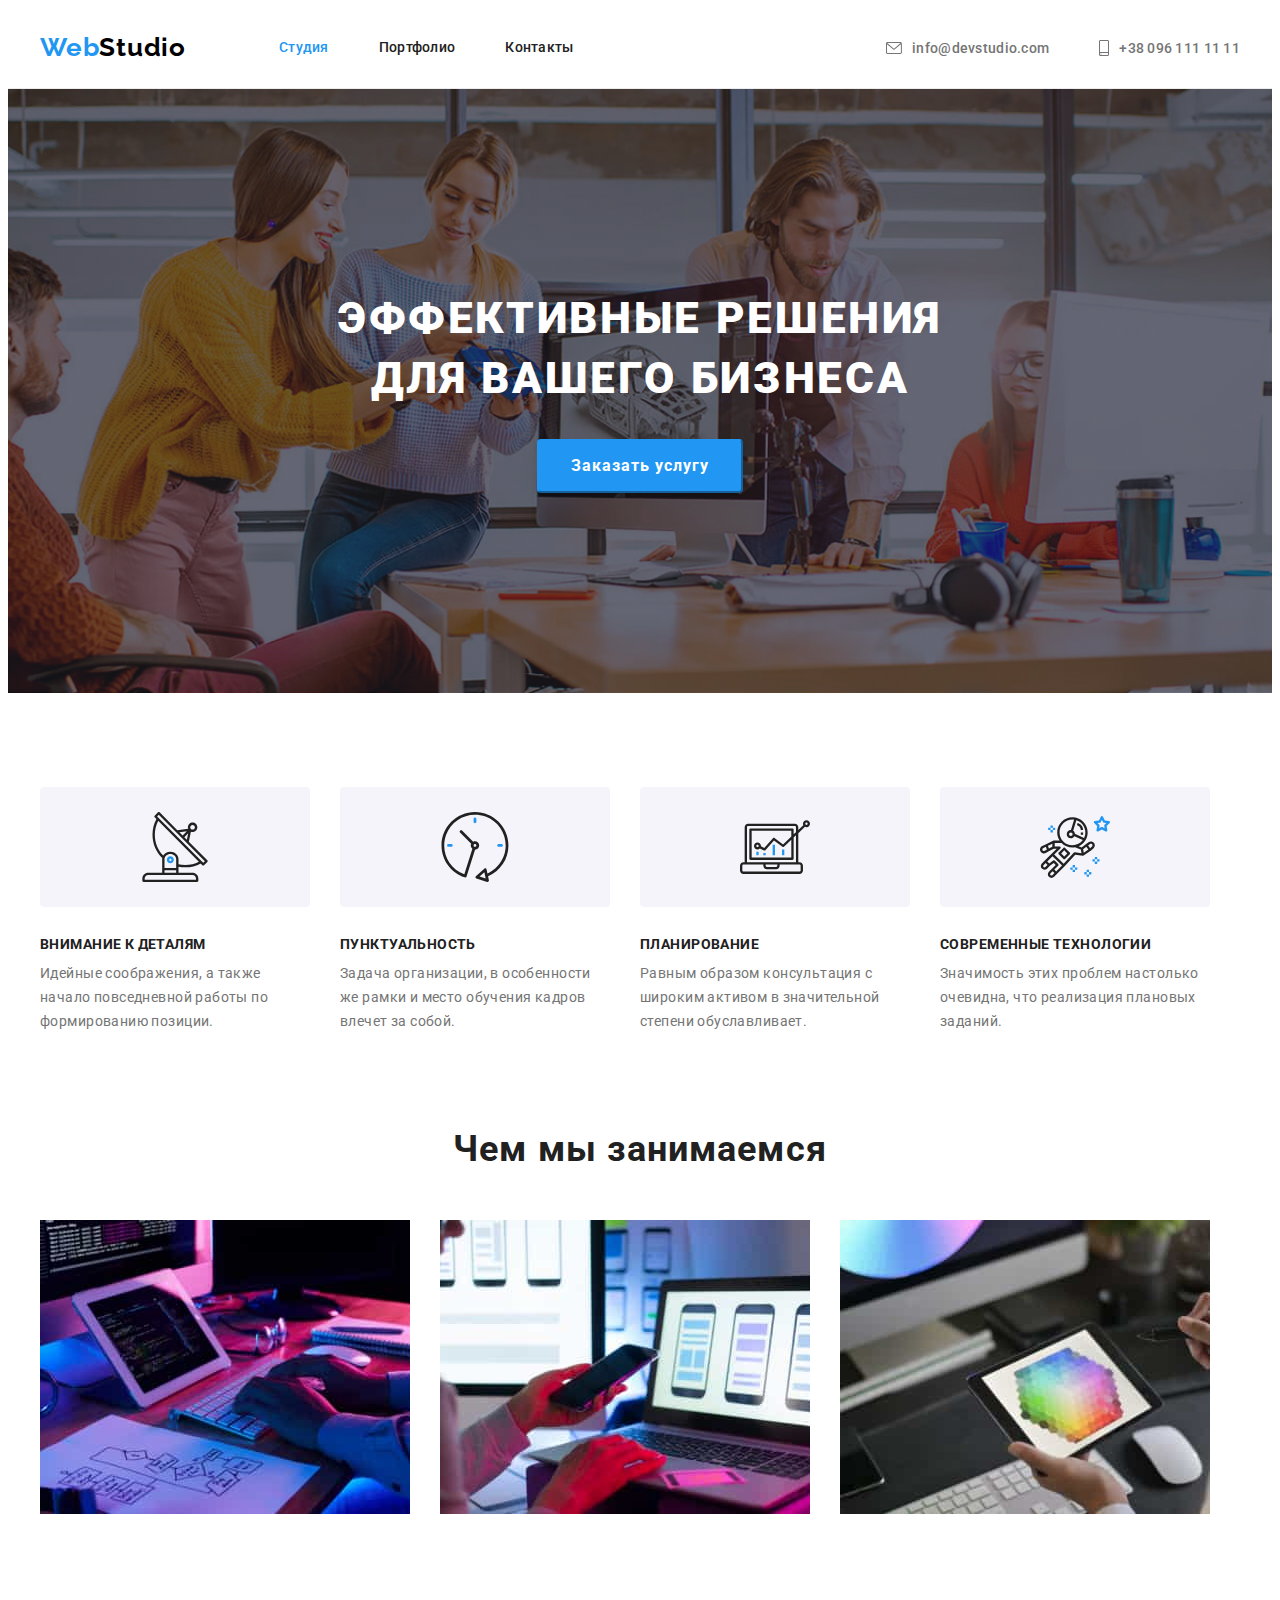
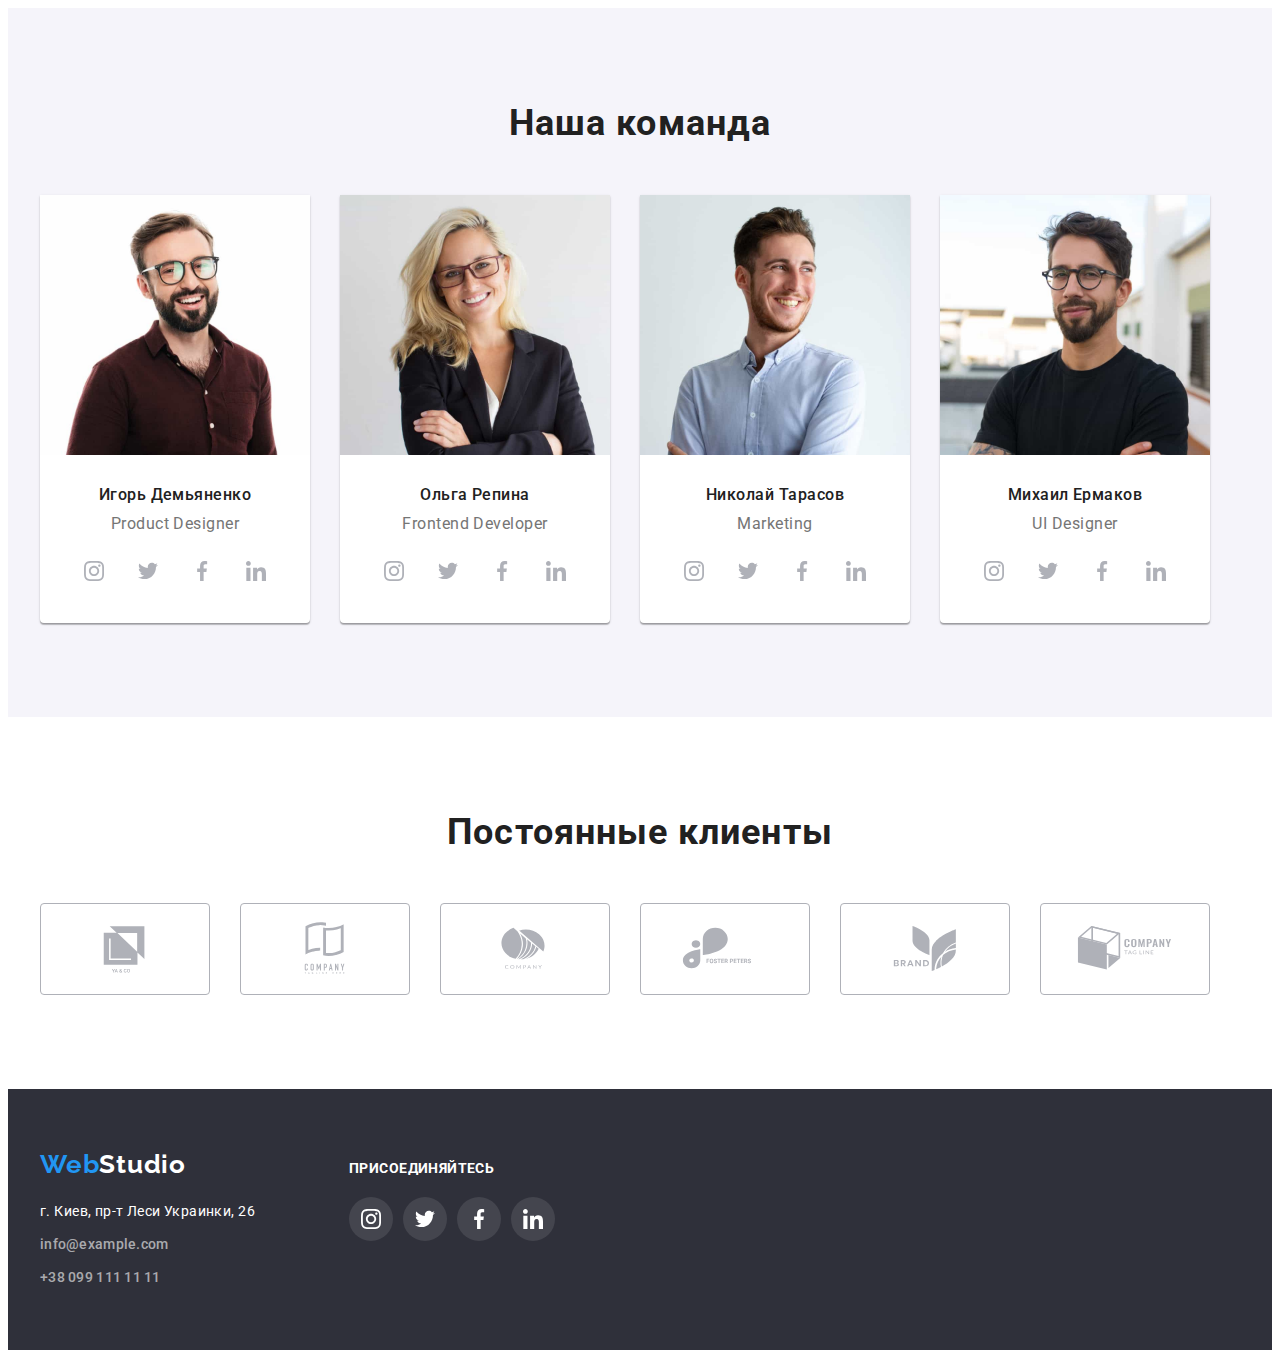
==== index.html @ 3186b5c7 "start" ====
<!DOCTYPE html>
<html lang="ru">

<head>
    <meta charset="UTF-8">
    <meta http-equiv="X-UA-Compatible" content="IE=edge">
    <meta name="viewport" content="width=device-width, initial-scale=1.0">
    <title>Maine page</title>
        
    <link href="https://fonts.googleapis.com/css2?family=Raleway:wght@700&family=Roboto:wght@400;500;700;900&display=swap"
        rel="stylesheet">

    <link rel="stylesheet" href="https://cdnjs.cloudflare.com/ajax/libs/modern-normalize/1.1.0/modern-normalize.min.css"
        integrity="sha512-wpPYUAdjBVSE4KJnH1VR1HeZfpl1ub8YT/NKx4PuQ5NmX2tKuGu6U/JRp5y+Y8XG2tV+wKQpNHVUX03MfMFn9Q=="
        crossorigin="anonymous" referrerpolicy="no-referrer" />

    <link rel="stylesheet" href="./css/styles.css">
</head>

<body>
    <!--site navigation-->
    
    <header class="header">
    <div class="header-nav container">
        <nav class="header-navigation">
            <a class="logo link" href="./index.html"><span class="logo-fisrtpart">Web</span><span class="logo-secondpart">Studio</span> </a>
            <ul class="header-list list">
                <li class="header-item">
                    <a class="header-link link active" href="index.html">Студия</a>
                </li>
                <li class="header-item">
                    <a class="header-link link" href="portfolio.html">Портфолио</a>
                </li>
                <li class="header-item">
                    <a class="header-link link" href="">Контакты</a>
                </li>
            </ul>
        </nav>
        <!--contacts section-->
            <ul class="header-conacts list ">
                <li class="contacts-item">
                    <a class="contacts-link link" href="mailto:info@devstudio.com">
                        <svg class="contacts-icon" width="16" height="12">
                            <use href="./images/sprite.svg#icon-envelope"></use>
                        </svg>    
                        info@devstudio.com
                    </a>
                </li>
                <li class="contacts-item">
                    <a class="contacts-link link" href="tel:+380961111111">
                        <svg class="contacts-icon" width="10" height="16">
                            <use href="./images/sprite.svg#icon-smartphone"></use>
                        </svg>
                        +38 096 111 11 11
                    </a>
                </li>
            </ul>
    </div>
    </header>
    
    <main>
        <!--Hero site-->
        <section class="hero section">
        <div class="container hero-container">
            <h1 class="hero-title">Эффективные решения для вашего бизнеса</h1>
            <button class="hero-button btn" type="button">Заказать услугу</button>
        </div>
        </section>

        <!--our features-->
        <section class="features section">
        <div class="container">
            <h2 class="features-title visually-hidden" >Наши особенности</h2> 
            <ul class="features-list list">
                <li class="features-item">
                    <div class="features-icons">
                        <svg class="features-icon" width="70" height="70">
                            <use href="./images/sprite.svg#icon-antenna"></use>
                    </svg>
                    </div>
                    <h3 class="features-description">Внимание к деталям</h3>
                    <p class="features-text">Идейные соображения, а также начало повседневной работы по формированию позиции.</p>
                </li>
                <li class="features-item">
                    <div class="features-icons">
                        <svg class="features-icon"  width="70" height="70">
                            <use href="./images/sprite.svg#icon-clock"></use>
                    </svg>
                    </div>
                    <h3 class="features-description">Пунктуальность</h3>
                    <p class="features-text">Задача организации, в особенности же рамки и место обучения кадров влечет за собой.</p>
                </li>
                <li class="features-item">
                    <div class="features-icons">
                        <svg class="features-icon"  width="70" height="70">
                            <use href="./images/sprite.svg#icon-diagram"></use>
                        </svg>
                    </div>
                    <h3 class="features-description">Планирование</h3>
                    <p class="features-text">Равным образом консультация с широким активом в значительной степени обуславливает.</p>
                </li>
                <li class="features-item">
                    <div class="features-icons">
                        <svg class="features-icon"  width="70" height="70">
                            <use href="./images/sprite.svg#icon-astronaut"></use>
                    </svg>
                    </div>
                    <h3 class="features-description">Современные технологии</h3>
                    <p class="features-text">Значимость этих проблем настолько очевидна, что реализация плановых заданий.</p>
                </li>
            </ul>
        </div>
        </section>

        <!--what we do-->
        <section class="about">
        <div class="container">
            <h2 class="about-title">Чем мы занимаемся</h2>
            <ul class="about-list list">
                <li class="about-item">
                    <img src="./images/box1.jpg" alt="development for PC" width="370" height="294">
                </li>
                <li class="about-item">                
                    <img src="./images/box2.jpg" alt="development for Mobile devices" width="370" height="294">
                </li>
                <li class="about-item">
                    <img src="./images/box3.jpg" alt="development for Tablets" width="370" height="294">
                </li>
            </ul>
        </div>
        </section>
        <!--our team-->
        
        <section class="team section">
        <div class="container">
            <h2 class="team-title">Наша команда</h2>
            <ul class="team-list list">
                <li class="team-item">
                    <img src="./images/img-3.jpg" alt="фото Игорь Демьяненко" width="270" height="260">
                    <div class="team-description">
                        <h3 class="team-name">Игорь Демьяненко</h3>
                        <p class="team-text" lang="en">Product Designer</p>
                        <ul class="team-cocials list">
                            <li class="social-item">
                                <a class="social-link link" href="">
                                    <svg class="social-icon team-svg" width="20" height="20">
                                        <use href="./images/sprite.svg#icon-instagram"></use>
                                    </svg>
                                </a>
                            </li>
                            <li class="social-item">
                                <a class="social-link link" href="">
                                    <svg class="social-icon team-svg" width="20" height="20">
                                        <use href="./images/sprite.svg#icon-twitter"></use>
                                    </svg>
                                </a>
                            </li>
                            <li class="social-item">
                                <a class="social-link link" href="">
                                    <svg class="social-icon team-svg" width="20" height="20">
                                        <use href="./images/sprite.svg#icon-facebook"></use>
                                    </svg>
                                </a>
                            </li>
                            <li class="social-item">
                                <a class="social-link link" href="">
                                    <svg class="social-icon team-svg" width="20" height="20">
                                        <use href="./images/sprite.svg#icon-linkedin"></use>
                                    </svg>
                                </a>
                            </li>
                        </ul>
                    </div>
                </li>
                <li class="team-item">
                    <img src="./images/img-2.jpg" alt="фото Ольга Репина" width="270" height="260">
                    <div class="team-description">
                        <h3 class="team-name">Ольга Репина</h3>
                        <p class="team-text" lang="en">Frontend Developer</p>
                        <ul class="team-cocials list">
                            <li class="social-item">
                                <a class="social-link link" href="">
                                    <svg class="social-icon team-svg" width="20" height="20">
                                        <use href="./images/sprite.svg#icon-instagram"></use>
                                    </svg>
                                </a>
                            </li>
                            <li class="social-item">
                                <a class="social-link link" href="">
                                    <svg class="social-icon team-svg" width="20" height="20">
                                        <use href="./images/sprite.svg#icon-twitter"></use>
                                    </svg>
                                </a>
                            </li>
                            <li class="social-item">
                                <a class="social-link link" href="">
                                    <svg class="social-icon team-svg" width="20" height="20">
                                        <use href="./images/sprite.svg#icon-facebook"></use>
                                    </svg>
                                </a>
                            </li>
                            <li class="social-item">
                                <a class="social-link link" href="">
                                    <svg class="social-icon team-svg" width="20" height="20">
                                        <use href="./images/sprite.svg#icon-linkedin"></use>
                                    </svg>
                                </a>
                            </li>
                        </ul>
                    </div>
                </li>
                <li class="team-item">
                    <img src="./images/img-1.jpg" alt="фото Николай Тарасов" width="270" height="260">
                    <div class="team-description">
                        <h3 class="team-name">Николай Тарасов</h3>
                        <p class="team-text" lang="en">Marketing</p>
                        <ul class="team-cocials list">
                            <li class="social-item">
                                <a class="social-link link" href="">
                                    <svg class="social-icon team-svg" width="20" height="20">
                                        <use href="./images/sprite.svg#icon-instagram"></use>
                                    </svg>
                                </a>
                            </li>
                            <li class="social-item">
                                <a class="social-link link" href="">
                                    <svg class="social-icon team-svg" width="20" height="20">
                                        <use href="./images/sprite.svg#icon-twitter"></use>
                                    </svg>
                                </a>
                            </li>
                            <li class="social-item">
                                <a class="social-link link" href="">
                                    <svg class="social-icon team-svg" width="20" height="20">
                                        <use href="./images/sprite.svg#icon-facebook"></use>
                                    </svg>
                                </a>
                            </li>
                            <li class="social-item">
                                <a class="social-link link" href="">
                                    <svg class="social-icon team-svg" width="20" height="20">
                                        <use  href="./images/sprite.svg#icon-linkedin"></use>
                                    </svg>
                                </a>
                            </li>
                        </ul>
                    </div>
                </li>
                <li class="team-item">
                    <img src="./images/img.jpg" alt="фото Михаил Ермаков" width="270" height="260">
                    <div class="team-description">
                        <h3 class="team-name">Михаил Ермаков</h3>
                        <p class="team-text" lang="en">UI Designer</p>
                        <ul class="team-cocials list">
                            <li class="social-item">
                                <a class="social-link link" href="">
                                    <svg class="social-icon team-svg" width="20" height="20">
                                        <use href="./images/sprite.svg#icon-instagram"></use>
                                    </svg>
                                </a>
                            </li>
                            <li class="social-item">
                                <a class="social-link link" href="">
                                    <svg class="social-icon team-svg" width="20" height="20">
                                        <use href="./images/sprite.svg#icon-twitter"></use>
                                    </svg>
                                </a>
                            </li>
                            <li class="social-item">
                                <a class="social-link link" href="">
                                    <svg class="social-icon team-svg" width="20" height="20">
                                        <use href="./images/sprite.svg#icon-facebook"></use>
                                    </svg>
                                </a>
                            </li>
                            <li class="social-item">
                                <a class="social-link link" href="">
                                    <svg class="social-icon team-svg" width="20" height="20">
                                        <use href="./images/sprite.svg#icon-linkedin"></use>
                                    </svg>
                                </a>
                            </li>
                        </ul>
                    </div>
                </li>
            </ul>
        </div>
        </section>
        
        <section class="our-clients section">
            <div class="container">
                <h2 class="clients-title">Постоянные клиенты</h2>
                <ul class="clients-list list">
                    <li class="clients-item">
                        <a class="clients-link link" href="">
                            <svg class="clients-icon" width="106" height="60">
                                <use href="./images/sprite.svg#icon-logo1"></use>
                            </svg>
                        </a>
                    </li>
                    <li class="clients-item">
                        <a class="clients-link link" href="">
                            <svg class="clients-icon" width="106" height="60">
                                <use href="./images/sprite.svg#icon-logo2"></use>
                            </svg>
                        </a>
                    </li>
                    <li class="clients-item">
                        <a class="clients-link link" href="">
                            <svg class="clients-icon" width="106" height="60">
                                <use href="./images/sprite.svg#icon-logo3"></use>
                            </svg>
                        </a>
                    </li>
                    <li class="clients-item">
                        <a class="clients-link link" href="">
                            <svg class="clients-icon" width="106" height="60">
                                <use href="./images/sprite.svg#icon-logo4"></use>
                            </svg>
                        </a>
                    </li>
                    <li class="clients-item">
                        <a class="clients-link link" href="">
                            <svg class="clients-icon" width="106" height="60">
                                <use href="./images/sprite.svg#icon-logo5"></use>
                            </svg>
                        </a>
                    </li>
                    <li class="clients-item">
                        <a class="clients-link link" href="">
                            <svg class="clients-icon" width="106" height="60">
                                <use href="./images/sprite.svg#icon-logo6"></use>
                            </svg>
                        </a>
                    </li>
                </ul>
            </div>
        </section>
    </main>

<!--footercontact section-->
    
    <footer class="footer">
        <div class="container">
            <div class="footer-colum1">
                <a class="logo logo-footer link" href="./index.html"><span class="logo-fisrtpart">Web</span><span class="footer-logo-secondpart">Studio</span> </a>
                    <address class="footer-address">
                        <p class="address-text">г. Киев, пр-т Леси Украинки, 26 </p>
                        <ul class="footer-list list">
                            <li class="footer-item">
                                <a class="footer-contacts-link link" href="info@example.com">info@example.com</a>
                            </li>
                            <li class="footer-item">
                                    <a class="footer-contacts-link link" href="tel:+380991111111">+38 099 111 11 11</a>
                            </li>
                        </ul>
                    </address>
            </div>
                    <!-- <section class="follow-us"> -->
            <div class="footer-colum2">
                        <p class="follow-title">ПРИСОЕДИНЯЙТЕСЬ</p>
                        <ul class="footer-social list">
                            <li class="social-item-footer">
                                <a class="social-link link footer-socials" href="">
                                    <svg class="social-icon footer-svg" width="20" height="20">
                                        <use href="./images/sprite.svg#icon-instagram"></use>
                                    </svg>
                                </a>
                            </li>
                            <li class="social-item-footer">
                                <a class="social-link link footer-socials" href="">
                                    <svg class="social-icon footer-svg" width="20" height="20">
                                        <use href="./images/sprite.svg#icon-twitter"></use>
                                    </svg>
                                </a>
                            </li>
                            <li class="social-item-footer">
                                <a class="social-link link footer-socials" href="">
                                    <svg class="social-icon footer-svg" width="20" height="20">
                                        <use href="./images/sprite.svg#icon-facebook"></use>
                                    </svg>
                                </a>
                            </li>
                            <li class="social-item-footer">
                                <a class="social-link link footer-socials" href="">
                                    <svg class="social-icon footer-svg" width="20" height="20">
                                        <use href="./images/sprite.svg#icon-linkedin"></use>
                                    </svg>
                                </a>
                            </li>
                        </ul>
            </div>
                    <!-- </section> -->
        </div>
    </footer>
    
</body>

</html>
---- css/styles.css ----
:root {
  --maine-title-color: #212121;
  --maine-text-color: #757575;
  --accent-color: #2196f3;
  --primary-white-color: #ffffff;
  --maine-background-color: #f5f4fa;
  --second-backgroud-color: #2f303a;
  --address-color: rgba(255, 255, 255, 0.6);
  --icon-color: #afb1b8;
}

body {
  font-family: "Roboto", sans-serif;
  color: var(--maine-text-color);
  background-color: var(--primary-white-color);
}

.container {
  width: 1200px;
  margin-left: auto;
  margin-right: auto;
  padding-left: 15px;
  padding-right: 15px;
}

h1,
h2,
h3,
h4,
h5,
h6,
p {
  margin: 0px;
  padding: 0px;
}

ul {
  margin-top: 0;
  margin-bottom: 0;
  padding-left: 0;
}

img {
  display: block;
  max-width: 100%;
  height: auto;
}

.visually-hidden {
  position: absolute;
  width: 1px;
  height: 1px;
  margin: -1px;
  padding: 0;
  overflow: hidden;
  border: 0;
  clip: rect(0 0 0 0);
}

.section {
  padding-top: 94px;
  padding-bottom: 94px;
}

.link {
  text-decoration: none;
}

.list {
  list-style: none;
}

.btn {
  cursor: pointer;
}

/*------header------ */

.header {
  border-bottom: 1px solid #ececec;
}

.header-nav {
  display: flex;
  align-items: center;
}

/*--------Logo------*/

.logo {
  margin-right: 93px;

  font-family: "Raleway", sans-serif;
  font-style: normal;
  font-weight: 700;
  font-size: 26px;
  line-height: 1.2;
  letter-spacing: 0.03em;
}
.logo-fisrtpart {
  color: var(--accent-color);
}
.logo-secondpart {
  color: #000000;
}

.header-navigation {
  display: flex;
  align-items: center;

  font-weight: 500;
  font-size: 14px;
  line-height: 1.14;
  letter-spacing: 0.02em;
}

.header-list {
  display: flex;
}
.header-item:not(:last-child) {
  margin-right: 50px;
}

.header-link {
  display: block;
  padding-top: 32px;
  padding-bottom: 32px;
  color: var(--maine-title-color);
}

.header-link:hover,
.header-link:focus {
  color: var(--accent-color);
}

.active {
  color: var(--accent-color);
}

.header-conacts {
  display: flex;
  margin-left: auto;
  align-items: center;
}

.contacts-item {
  justify-content: center;
  align-items: center;
}

.contacts-item:hover,
.contacts-item:focus {
  color: var(--accent-color);
}

.header-icon:hover,
.header-icon:focus {
  fill: var(--accent-color);
}

.contacts-item + .contacts-item {
  margin-left: 50px;
}

.contacts-link {
  display: flex;
  justify-content: center;
  align-items: center;

  font-weight: 500;
  font-size: 14px;
  line-height: 16px;
  letter-spacing: 0.02em;
  color: var(--maine-text-color);
  align-items: center;
  justify-content: center;
}

.contacts-icon {
  align-items: center;
  margin-right: 10px;
  fill: var(--maine-text-color);
}

.contacts-icon {
  justify-content: center;
  align-items: center;
}

.contacts-link:hover,
.contacts-link:focus {
  color: var(--accent-color);
}

.contacts-link:hover .contacts-icon,
.contacts-link:focus .contacts-icon {
  fill: var(--accent-color);
}

/*------hero------ */
.hero {
  display: flex;
  text-align: center;
  align-items: center;
  padding-top: 200px;
  padding-bottom: 200px;
  margin-left: auto;
  margin-right: auto;

  background-image: linear-gradient(
      rgba(47, 48, 58, 0.4),
      rgba(47, 48, 58, 0.4)
    ),
    url("../images/background/hero.jpg");
  background-repeat: no-repeat;
  background-position: 50% 50%;
  background-size: cover;
  max-width: 1600px;
}

/* .hero-container {
  background-image: url("./images/background/Img.jpg");
} */

.hero-title {
  margin: 0 auto 30px;
  max-width: 696px;

  font-weight: 900;
  font-size: 44px;
  line-height: 1.36;
  letter-spacing: 0.06em;
  text-transform: uppercase;
  color: var(--primary-white-color);
}

.hero-button {
  display: inline-block;
  border-radius: 4px;
  padding: 10px 32px;
  min-width: 200px;
  min-height: 50px;
  border-color: var(--accent-color);

  background-color: var(--accent-color);
  font-family: Roboto;
  font-style: normal;
  font-weight: 700;
  font-size: 16px;
  line-height: 1.87;
  letter-spacing: 0.06em;
  color: var(--primary-white-color);
  text-align: center;
  box-shadow: 0px 4px 4px rgba(0, 0, 0, 0.15);
}
.hero-button:hover,
.hero-button:focus {
  background-color: #188ce8;
}

/*------features------ */
.features-list {
  display: flex;
}

.features-item + .features-item {
  margin-left: 30px;
}

.features-item {
  width: 270px;
}

.features-icons {
  display: flex;
  align-items: center;
  justify-content: center;
  margin-bottom: 30px;
  background-color: var(--maine-background-color);
  border-radius: 4px;
  width: 270px;
  height: 120px;
}

/* .features-icon {
  display: flex;
  margin-bottom: 55px;
  margin-left: 100px;
  justify-content: center;
} */

/* .features-icon {
  display: block;
} */

.features-description {
  margin-bottom: 10px;

  font-weight: 700;
  font-size: 14px;
  line-height: 1.14;
  letter-spacing: 0.03em;
  text-transform: uppercase;
  color: var(--maine-title-color);
}

.features-text {
  font-size: 14px;
  line-height: 1.71;
  letter-spacing: 0.03em;
}

/*------what we do------ */

.about {
  padding-bottom: 94px;
}

.about-title {
  margin-bottom: 50px;

  font-weight: 700;
  font-size: 36px;
  line-height: 1.17;
  text-align: center;
  letter-spacing: 0.03em;
  color: var(--maine-title-color);
}

.about-list {
  display: flex;
}
.about-item:not(:last-child) {
  margin-right: 30px;
  min-width: 370px;
}

/*------our team------ */

.team {
  background-color: var(--maine-background-color);
}

.team-title {
  margin-bottom: 50px;

  font-weight: 700;
  font-size: 36px;
  line-height: 1.17;
  text-align: center;
  letter-spacing: 0.03em;
  color: var(--maine-title-color);
}

.team-list {
  display: flex;

  font-size: 16px;
  line-height: 1.19;
  text-align: center;
  letter-spacing: 0.03em;
  color: var(--maine-title-color);
}

.team-item {
  max-width: 270px;
  background-color: var(--primary-white-color);
  border-radius: 0px 0px 4px 4px;
  box-shadow: 0px 1px 3px rgba(0, 0, 0, 0.12), 0px 1px 1px rgba(0, 0, 0, 0.14),
    0px 2px 1px rgba(0, 0, 0, 0.2);
}
.team-item:not(:last-child) {
  margin-right: 30px;
}

.team-description {
  padding: 30px;
}

.team-name {
  margin-bottom: 10px;

  font-size: 16px;
  font-weight: 500;
}

.team-text {
  margin-bottom: 16px;
  color: var(--maine-text-color);
}

.team-cocials {
  display: flex;
  justify-content: center;
}

.social-item:not(:last-child) {
  margin-right: 10px;
}

.social-link {
  display: flex;
  width: 44px;
  height: 44px;
  align-items: center;
  justify-content: center;
  border-radius: 50%;
  background-color: var(--primary-white-color);
}

.team-svg {
  fill: var(--icon-color);
}

.social-link:hover,
.social-link:focus,
.social-link:hover .social-icon,
.social-link:focus .social-icon {
  fill: var(--primary-white-color);
  background-color: var(--accent-color);
}

/*------our clients------ */

.clients-title {
  margin-bottom: 50px;

  font-weight: 700;
  font-size: 36px;
  line-height: 1.17;
  text-align: center;
  letter-spacing: 0.03em;
  color: var(--maine-title-color);
}

.clients-list {
  display: flex;
}

.clients-item:not(:first-child) {
  margin-left: 30px;
}

.clients-link {
  display: flex;
  width: 170px;
  height: 92px;
  justify-content: center;
  align-items: center;
  border: 1px solid #afb1b8;
  box-sizing: border-box;
  border-radius: 4px;
}

.clients-icon {
  fill: var(--icon-color);
}

.clients-link:hover,
.clients-link:focus,
.clients-link:hover .clients-icon,
.clients-link:focus .clients-icon {
  fill: var(--accent-color);
  border-color: var(--accent-color);
}

/*------footer------ */

.footer {
  padding-top: 60px;
  padding-bottom: 60px;

  background-color: var(--second-backgroud-color);
}

.footer .container {
  display: flex;
  align-items: baseline;
}

.logo-footer {
  display: block;
  margin-bottom: 20px;
}

.footer-logo-secondpart {
  color: var(--primary-white-color);
}

.footer-address {
  font-style: normal;
  font-weight: 400;
  font-size: 14px;
  line-height: 1.71;
  letter-spacing: 0.03em;
}

.address-text {
  margin-bottom: 9px;

  color: var(--primary-white-color);
}

.footer-item:first-child {
  margin-bottom: 9px;
}

.footer-contacts-link {
  font-weight: 500;
  font-size: 14px;
  line-height: 16px;
  letter-spacing: 0.02em;
  color: var(--address-color);
}
.footer-contacts-link:hover,
.footer-contacts-link:focus {
  color: var(--accent-color);
}

.footer-colum2 {
  margin-left: 70px;
  /* padding-top: 12px; */
}

.follow-us {
  margin-left: 70px;
}

.follow-title {
  margin-bottom: 20px;

  font-weight: 700;
  font-size: 14px;
  line-height: 1.14;
  letter-spacing: 0.03em;
  text-transform: uppercase;

  color: var(--primary-white-color);
}

.footer-social {
  display: flex;
}

.social-item-footer:not(:last-child) {
  margin-right: 10px;
}

.footer-socials {
  display: flex;
  width: 44px;
  height: 44px;
  align-items: center;
  justify-content: center;
  border-radius: 50%;
  background-color: rgba(255, 255, 255, 0.1);
}

.footer-svg {
  fill: var(--primary-white-color);
}

/*------------------PORTFOLIO--------------- */

/*------filters------ */

.filters-list {
  display: flex;
  justify-content: center;
  margin-bottom: 50px;
}

.filters-item:not(:last-child) {
  margin-right: 8px;
}

.projects-title {
  color: var(--maine-title-color);
}

.filters-button {
  padding: 6px 22px;
  border-radius: 4px;
  border-color: transparent;

  font-family: Roboto;
  font-weight: 500;
  font-size: 16px;
  line-height: 1.62;
  letter-spacing: 0.03em;
  text-align: center;
  background-color: #f5f4fa;
}
.filters-button:hover,
.filters-button:focus {
  color: var(--primary-white-color);
  background-color: var(--accent-color);
  box-shadow: 0px 3px 1px rgba(0, 0, 0, 0.1), 0px 1px 2px rgba(0, 0, 0, 0.08),
    0px 2px 2px rgba(0, 0, 0, 0.12);
}

/*------projects------ */

.projects-list {
  display: flex;
  flex-wrap: wrap;
  margin-top: -30px;
  margin-left: -30px;
  /* border: 1px solid #EEEEEE; */
}

.projects-item {
  display: block;
  flex-basis: calc((100% - 30px) / 3);
  margin-left: 30px;
  margin-top: 30px;
  box-sizing: border-box;
  overflow: hidden;
  max-width: 370px;
}

.projects-link {
  display: block;
}

.projects-link:hover,
.projects-link:focus {
  box-shadow: 0px 1px 1px rgba(0, 0, 0, 0.12), 0px 4px 4px rgba(0, 0, 0, 0.06),
    1px 4px 6px rgba(0, 0, 0, 0.16);
}

.projects-item:hover,
.projects-item:focus {
  box-shadow: 0px 1px 1px rgba(0, 0, 0, 0.12), 0px 4px 4px rgba(0, 0, 0, 0.06),
    1px 4px 6px rgba(0, 0, 0, 0.16);
}

.img-content {
  padding: 20px 24px;
  border-right: 1px solid #eeeeee;
  border-bottom: 1px solid #eeeeee;
  border-left: 1px solid #eeeeee;
}

.projects-discription {
  margin-bottom: 4px;

  font-weight: 700;
  font-size: 18px;
  line-height: 2;
  letter-spacing: 0.06em;
  color: var(--maine-title-color);
}

.projects-text {
  font-size: 16px;
  line-height: 1.87;
  letter-spacing: 0.03em;
  color: var(--maine-text-color);
}
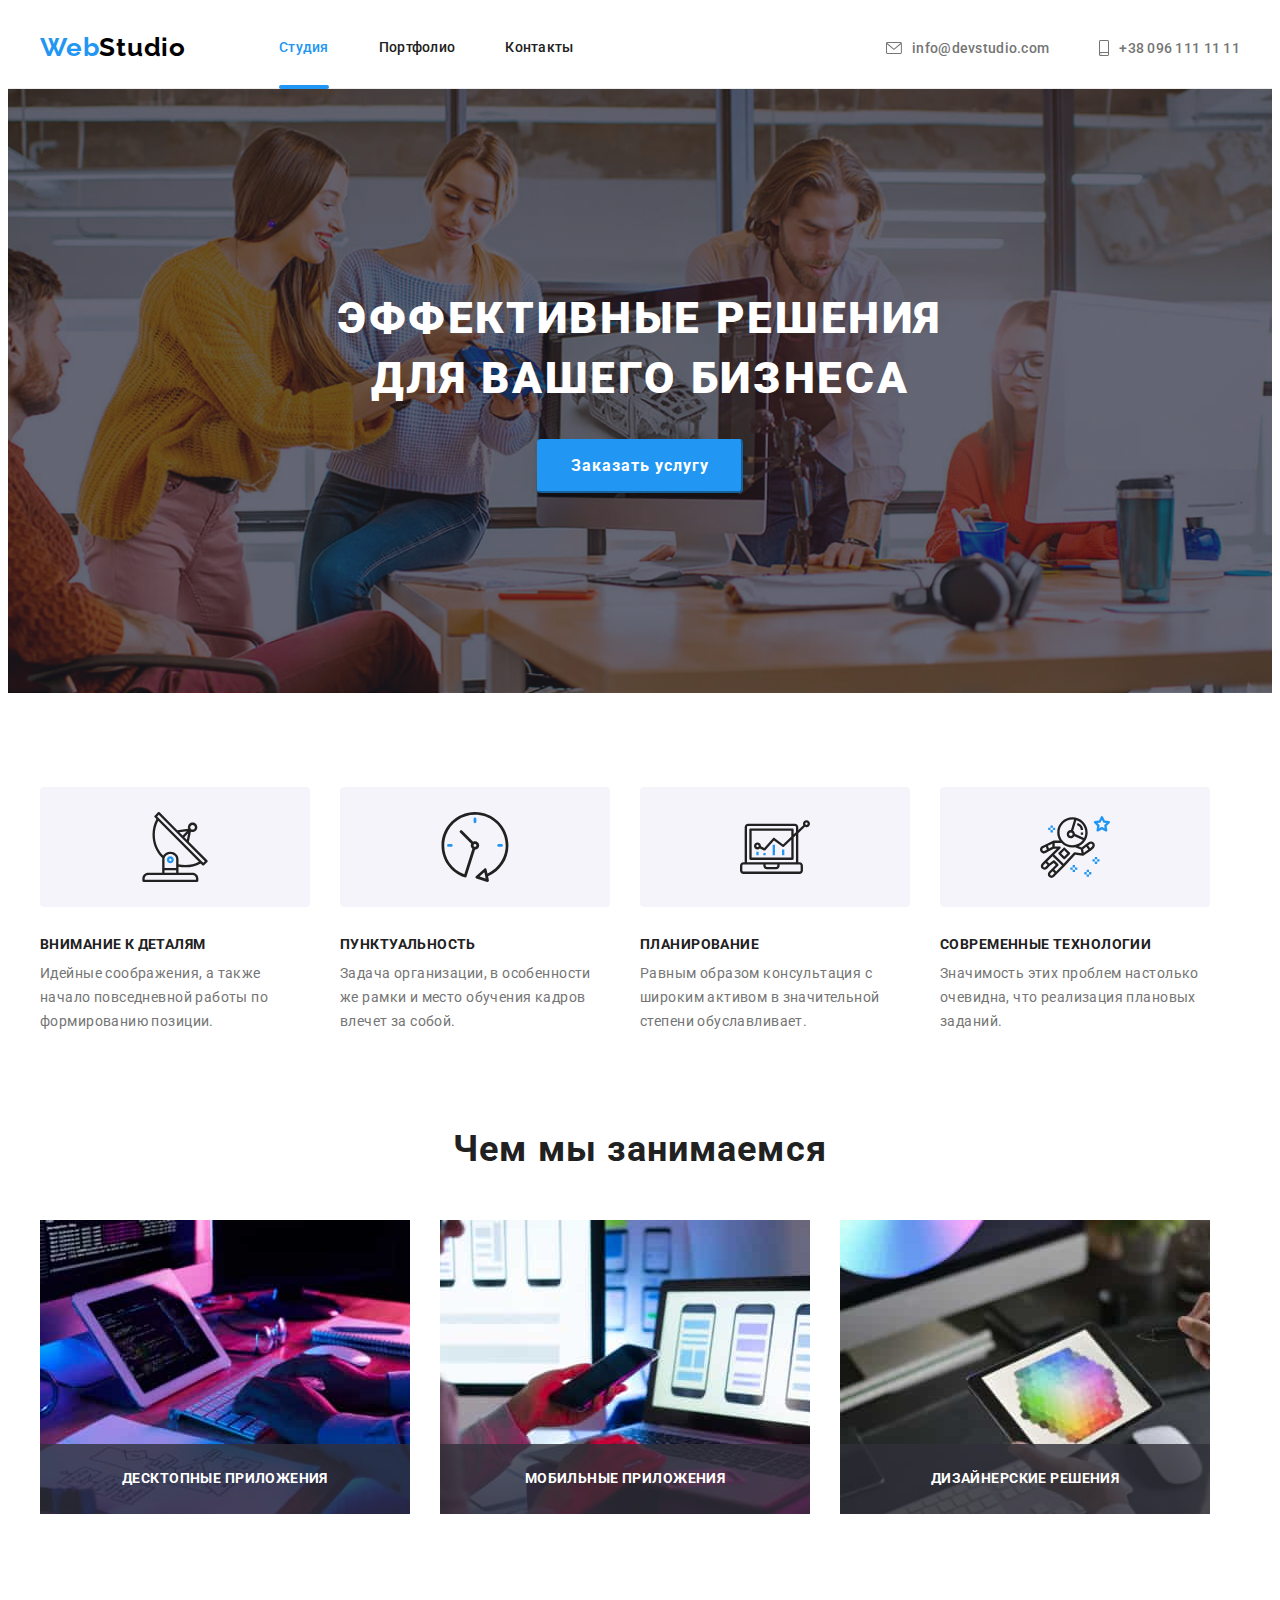
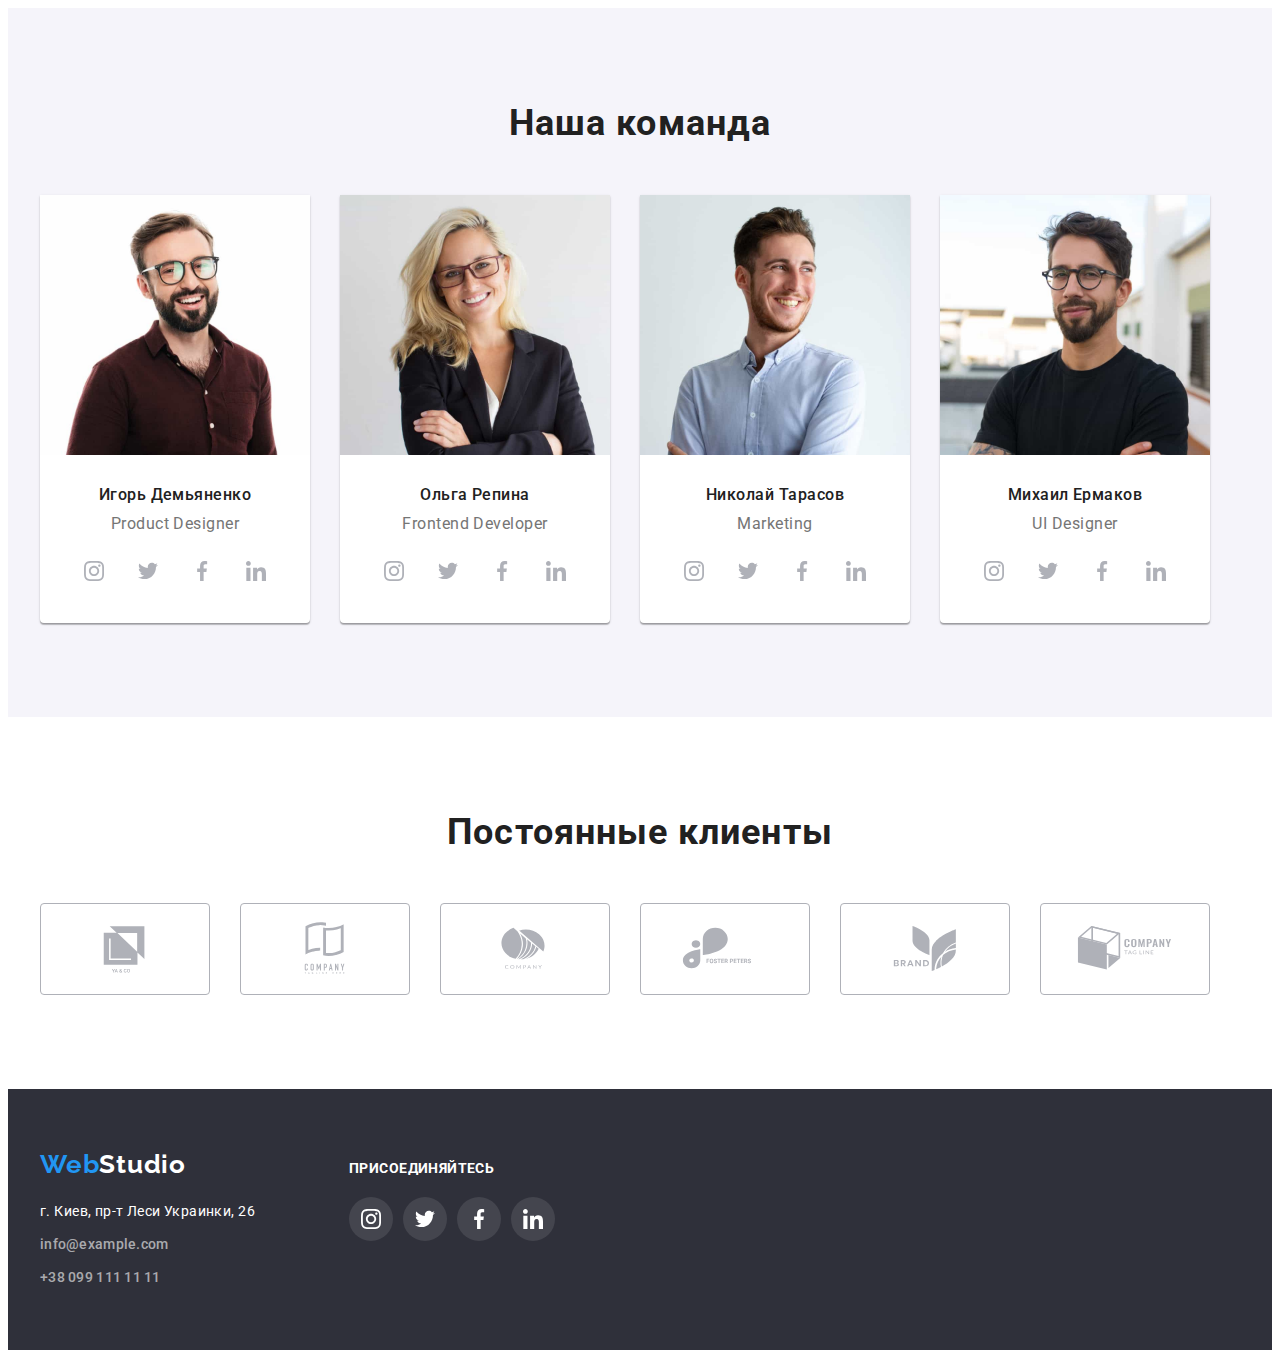
==== commit 20835c09: "without modal window" ====
--- a/index.html
+++ b/index.html
@@ -119,12 +119,15 @@
             <ul class="about-list list">
                 <li class="about-item">
                     <img src="./images/box1.jpg" alt="development for PC" width="370" height="294">
+                    <h3 class="about-discription">Десктопные приложения</h3>
                 </li>
                 <li class="about-item">                
                     <img src="./images/box2.jpg" alt="development for Mobile devices" width="370" height="294">
+                    <h3 class="about-discription">Мобильные приложения</h3>
                 </li>
                 <li class="about-item">
                     <img src="./images/box3.jpg" alt="development for Tablets" width="370" height="294">
+                    <h3 class="about-discription">Дизайнерские решения</h3>
                 </li>
             </ul>
         </div>
--- a/css/styles.css
+++ b/css/styles.css
@@ -126,6 +126,14 @@
   padding-top: 32px;
   padding-bottom: 32px;
   color: var(--maine-title-color);
+  transition-property: color;
+  transition-duration: 250ms;
+  transition-timing-function: cubic-bezier(0.4, 0, 0.2, 1);
+  transition-delay: 0ms;
+}
+
+.header-item {
+  position: relative;
 }
 
 .header-link:hover,
@@ -137,6 +145,18 @@
   color: var(--accent-color);
 }
 
+.active:after {
+  content: "";
+  position: absolute;
+  height: 4px;
+  width: 100%;
+  bottom: -1px;
+  right: 0px;
+
+  background-color: var(--accent-color);
+  border-radius: 2px;
+}
+
 .header-conacts {
   display: flex;
   margin-left: auto;
@@ -164,8 +184,6 @@
 
 .contacts-link {
   display: flex;
-  justify-content: center;
-  align-items: center;
 
   font-weight: 500;
   font-size: 14px;
@@ -174,12 +192,19 @@
   color: var(--maine-text-color);
   align-items: center;
   justify-content: center;
+  transition-property: color;
+  transition-duration: 250ms;
+  transition-timing-function: cubic-bezier(0.4, 0, 0.2, 1);
+  transition-delay: 0ms;
 }
 
 .contacts-icon {
-  align-items: center;
   margin-right: 10px;
   fill: var(--maine-text-color);
+  transition-property: fill;
+  transition-duration: 250ms;
+  transition-timing-function: cubic-bezier(0.4, 0, 0.2, 1);
+  transition-delay: 0ms;
 }
 
 .contacts-icon {
@@ -252,7 +277,12 @@
   color: var(--primary-white-color);
   text-align: center;
   box-shadow: 0px 4px 4px rgba(0, 0, 0, 0.15);
-}
+  transition-property: background-color;
+  transition-duration: 250ms;
+  transition-timing-function: cubic-bezier(0.4, 0, 0.2, 1);
+  transition-delay: 0ms;
+}
+
 .hero-button:hover,
 .hero-button:focus {
   background-color: #188ce8;
@@ -330,10 +360,40 @@
 .about-list {
   display: flex;
 }
+
+.about-item {
+  position: relative;
+}
+
 .about-item:not(:last-child) {
   margin-right: 30px;
   min-width: 370px;
 }
+
+.about-discription {
+  position: absolute;
+  bottom: 0;
+  left: 0;
+
+  display: flex;
+  align-items: center;
+  justify-content: center;
+
+  height: 70px;
+  width: 100%;
+
+  font-weight: 700;
+  font-size: 14px;
+  line-height: 1.14;
+  letter-spacing: 0.03em;
+  text-transform: uppercase;
+  color: var(--primary-white-color);
+  background-color: rgba(47, 48, 58, 0.8);
+}
+
+/* border: 1px solid #000000;
+  box-sizing: border-box;
+  box-shadow: 0px 4px 4px rgba(0, 0, 0, 0.25); */
 
 /*------our team------ */
 
@@ -406,6 +466,10 @@
   justify-content: center;
   border-radius: 50%;
   background-color: var(--primary-white-color);
+  transition-property: fill, background-color;
+  transition-duration: 250ms;
+  transition-timing-function: cubic-bezier(0.4, 0, 0.2, 1);
+  transition-delay: 0ms;
 }
 
 .team-svg {
@@ -450,6 +514,10 @@
   border: 1px solid #afb1b8;
   box-sizing: border-box;
   border-radius: 4px;
+  transition-property: fill, border-color;
+  transition-duration: 250ms;
+  transition-timing-function: cubic-bezier(0.4, 0, 0.2, 1);
+  transition-delay: 0ms;
 }
 
 .clients-icon {
@@ -511,6 +579,10 @@
   line-height: 16px;
   letter-spacing: 0.02em;
   color: var(--address-color);
+  transition-property: color;
+  transition-duration: 250ms;
+  transition-timing-function: cubic-bezier(0.4, 0, 0.2, 1);
+  transition-delay: 0ms;
 }
 .footer-contacts-link:hover,
 .footer-contacts-link:focus {
@@ -615,12 +687,15 @@
   margin-left: 30px;
   margin-top: 30px;
   box-sizing: border-box;
-  overflow: hidden;
   max-width: 370px;
 }
 
 .projects-link {
   display: block;
+  transition-property: box-shadow;
+  transition-duration: 250ms;
+  transition-timing-function: cubic-bezier(0.4, 0, 0.2, 1);
+  transition-delay: 0ms;
 }
 
 .projects-link:hover,
@@ -629,10 +704,43 @@
     1px 4px 6px rgba(0, 0, 0, 0.16);
 }
 
-.projects-item:hover,
-.projects-item:focus {
-  box-shadow: 0px 1px 1px rgba(0, 0, 0, 0.12), 0px 4px 4px rgba(0, 0, 0, 0.06),
-    1px 4px 6px rgba(0, 0, 0, 0.16);
+.projects-link:hover .hidden-text,
+.projects-link:focus .hidden-text {
+  transform: translatey(0%);
+}
+
+.projects-thumb {
+  position: relative;
+  overflow: hidden;
+}
+
+.hidden-text {
+  position: absolute;
+  width: 100%;
+  height: 100%;
+  bottom: 0;
+  left: 0;
+
+  /* transform: translatey(100%);
+  transition: transform 250ms cubic-bezier(0.4, 0, 0.2, 1); */
+
+  transform: translatey(100%);
+  transition: transform;
+  transition-duration: 250ms;
+  transition-timing-function: cubic-bezier(0.4, 0, 0.2, 1);
+  transition-delay: 0ms;
+
+  display: flex;
+  align-items: center;
+  padding-left: 24px;
+  padding-right: 24px;
+
+  font-weight: 400;
+  font-size: 18px;
+  line-height: 1.56;
+  letter-spacing: 0.03em;
+  color: var(--primary-white-color);
+  background-color: rgba(33, 150, 243, 0.9);
 }
 
 .img-content {
